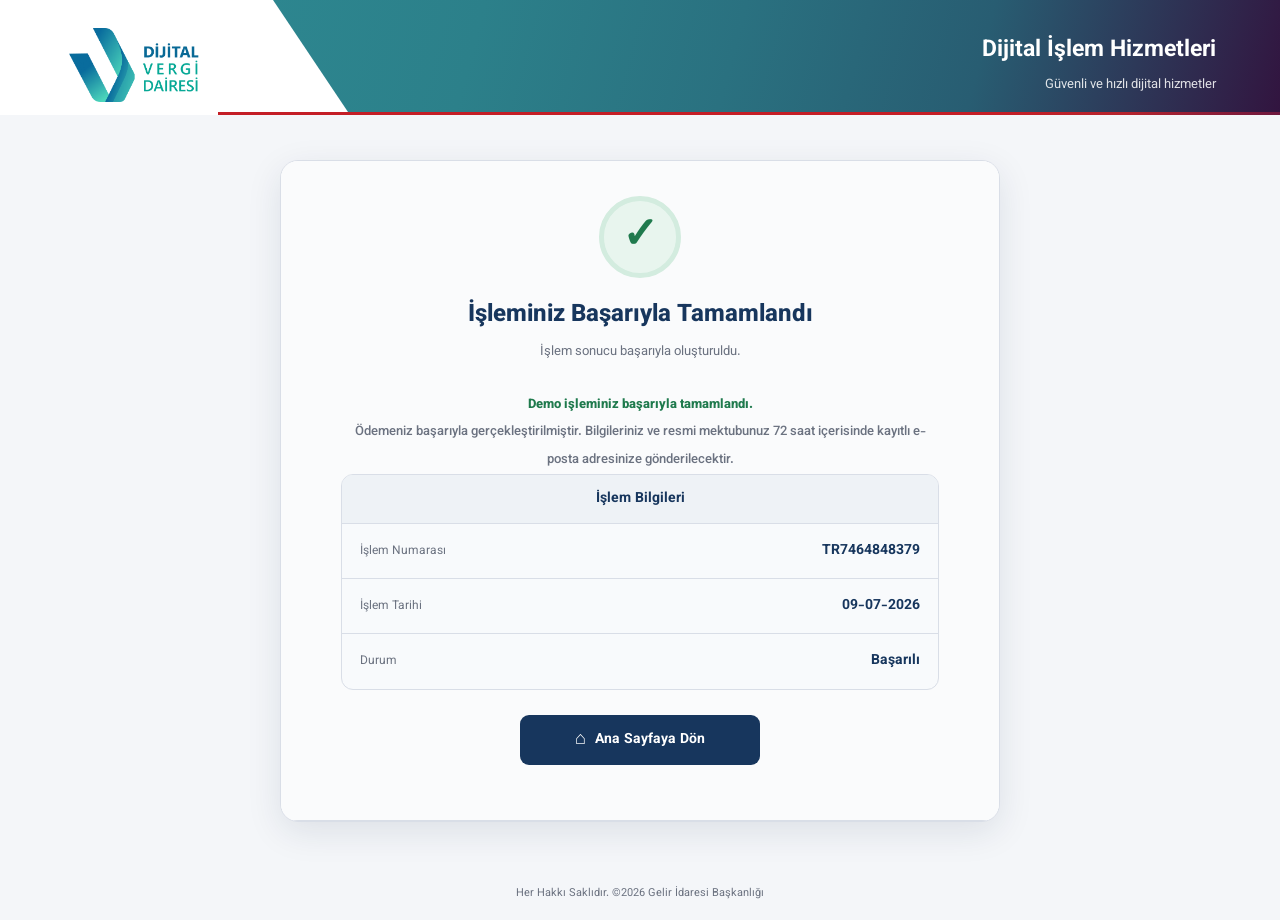
==== successfully.html @ cb1e3ac4 "Rename succesfull.html to successfully.html" ====
<!DOCTYPE html>
<html lang="tr" dir="ltr">
<head>
  <meta charset="UTF-8">
  <meta name="viewport" content="width=device-width, initial-scale=1.0">

  <meta name="description" content="Demo işlem onay sayfası">
  <title>İşlem Başarıyla Tamamlandı - DEMO</title>

  <link rel="icon" type="image/x-icon" href="favicon.ico">

  <link rel="preconnect" href="https://fonts.googleapis.com">
  <link rel="preconnect" href="https://fonts.gstatic.com" crossorigin>
  <link
    href="https://fonts.googleapis.com/css2?family=Vazirmatn:wght@400;500;600;700;800&display=swap"
    rel="stylesheet"
  >

  <style>
    :root {
      --primary: #17365d;
      --primary-dark: #0f2745;
      --success: #1f7a4d;
      --background: #f4f6f9;
      --card: #ffffff;
      --border: #d9dee7;
      --text: #1f2937;
      --muted: #6b7280;
      --warning-bg: #fff8e6;
      --warning-border: #f0d38a;
      --warning-text: #7a5700;
      --shadow: 0 10px 35px rgba(15, 39, 69, .10);
    }

    * {
      box-sizing: border-box;
    }

    html {
      scroll-behavior: smooth;
    }

    body {
      margin: 0;
      min-height: 100vh;
      background: var(--background);
      color: var(--text);
      font-family: "Vazirmatn", Tahoma, Arial, sans-serif;
      display: flex;
      flex-direction: column;
    }

    /* =========================================================
       HEADER
       ========================================================= */

    .site-header {
      width: 100%;
      height: 115px;
      position: relative;
      overflow: hidden;

      background:
        linear-gradient(
          105deg,
          #ffffff 0%,
          #ffffff 17%,
          #2d8790 17%,
          #2c808a 37%,
          #2a7180 57%,
          #285d72 76%,
          #32143f 100%
        );

      color: #fff;
    }

    .site-header::before {
      content: "";
      position: absolute;
      top: 0;
      bottom: 0;
      left: 0;
      width: 350px;
      background: #ffffff;

      clip-path: polygon(
        0 0,
        78% 0,
        100% 100%,
        0 100%
      );

      z-index: 1;
      pointer-events: none;
    }

    .site-header::after {
      content: "";
      position: absolute;
      left: 0;
      right: 0;
      bottom: 0;
      height: 3px;

      background:
        linear-gradient(
          90deg,
          #ffffff 0%,
          #ffffff 17%,
          #c41e26 17%,
          #c41e26 78%,
          #b4232d 88%,
          #6d183f 100%
        );

      z-index: 10;
    }

    .header-inner {
      position: relative;
      z-index: 5;

      width: 100%;
      max-width: 1200px;
      min-height: 115px;

      margin: auto;
      padding: 15px 24px;

      display: flex;
      align-items: center;
      justify-content: space-between;
      gap: 25px;
    }

    .header-title {
      flex: 1;
      text-align: right;
    }

    .header-title h1 {
      margin: 0 0 5px;
      font-size: 23px;
      font-weight: 700;
      line-height: 1.5;
    }

    .header-title span {
      font-size: 13px;
      opacity: .85;
    }

    .logo-container {
      flex: 0 0 auto;
      display: flex;
      align-items: center;
      order: -1;
    }

    .logo {
      width: 140px;
      height: 100px;
      object-fit: contain;
      background: #fff;
      padding: 5px;
    }

    /* =========================================================
       MAIN
       ========================================================= */

    .main-container {
      width: 100%;
      max-width: 760px;
      margin: 45px auto;
      padding: 0 20px;
      flex: 1;
    }

    /* =========================================================
       SUCCESS CARD
       ========================================================= */

    .success-card {
      position: relative;
      background: var(--card);
      border: 1px solid var(--border);
      border-radius: 18px;
      box-shadow: var(--shadow);
      overflow: hidden;
      text-align: center;
    }

    .success-header {
      padding: 35px 30px 25px;
      border-bottom: 1px solid var(--border);
      background: #fafbfc;
    }

    .success-icon {
      width: 82px;
      height: 82px;
      margin: 0 auto 18px;

      display: flex;
      align-items: center;
      justify-content: center;

      border-radius: 50%;
      background: #e8f5ee;
      border: 5px solid #d3ecdf;

      color: var(--success);
      font-size: 43px;
      font-weight: 700;
    }

    .success-header h2 {
      margin: 0 0 8px;
      color: var(--primary);
      font-size: 24px;
      font-weight: 800;
    }

    .success-header p {
      margin: 0;
      color: var(--muted);
      font-size: 13px;
    }

    /* =========================================================
       DEMO WARNING
       ========================================================= */

    .demo-warning {
      margin: 25px 30px 0;
      padding: 13px 15px;

      background: var(--warning-bg);
      border: 1px solid var(--warning-border);
      border-radius: 9px;

      color: var(--warning-text);
      font-size: 12px;
      line-height: 1.8;
    }

    .demo-warning strong {
      display: block;
      margin-bottom: 3px;
      font-size: 13px;
    }

    /* =========================================================
       CONTENT
       ========================================================= */

    .success-content {
      padding: 30px;
    }

    .success-message {
      margin: 0 auto 25px;
      max-width: 620px;

      color: var(--text);
      font-size: 16px;
      line-height: 2.1;
      font-weight: 500;
    }

    .success-message strong {
      color: var(--success);
      font-weight: 800;
    }

    /* =========================================================
       TRANSACTION INFO
       ========================================================= */

    .transaction-box {
      margin: 0 auto 25px;
      max-width: 600px;

      border: 1px solid var(--border);
      border-radius: 12px;
      background: #f8fafc;
      overflow: hidden;
    }

    .transaction-title {
      padding: 13px 18px;
      background: #eef2f6;
      border-bottom: 1px solid var(--border);

      color: var(--primary);
      font-size: 14px;
      font-weight: 700;
    }

    .transaction-row {
      min-height: 55px;
      padding: 10px 18px;

      display: flex;
      align-items: center;
      justify-content: space-between;
      gap: 20px;

      border-bottom: 1px solid var(--border);
    }

    .transaction-row:last-child {
      border-bottom: 0;
    }

    .transaction-label {
      color: var(--muted);
      font-size: 12px;
      text-align: left;
    }

    .transaction-value {
      color: var(--primary);
      font-size: 14px;
      font-weight: 700;
      direction: ltr;
      text-align: right;
    }

    /* =========================================================
       BUTTON
       ========================================================= */

    .home-button {
      display: inline-flex;
      align-items: center;
      justify-content: center;

      min-width: 240px;
      min-height: 50px;

      padding: 0 25px;

      border-radius: 9px;
      background: var(--primary);
      color: #fff;

      text-decoration: none;

      font-family: inherit;
      font-size: 14px;
      font-weight: 700;

      transition:
        background .2s ease,
        transform .2s ease,
        box-shadow .2s ease;
    }

    .home-button:hover {
      background: var(--primary-dark);
      transform: translateY(-2px);
      box-shadow: 0 7px 20px rgba(15, 39, 69, .18);
    }

    .home-button:active {
      transform: translateY(0);
    }

    .home-icon {
      margin-right: 9px;
      font-size: 18px;
    }

    /* =========================================================
       FOOTER
       ========================================================= */

    .footer {
      width: 100%;
      padding: 18px 20px;
      text-align: center;
      color: var(--muted);
      font-size: 11px;
    }

    /* =========================================================
       MOBILE
       ========================================================= */

    @media (max-width: 600px) {

      .site-header {
        height: 76px;
        background: #fff;
        color: var(--primary);
      }

      .site-header::before {
        display: none;
      }

      .site-header::after {
        height: 3px;

        background:
          linear-gradient(
            90deg,
            #ffffff 0%,
            #ffffff 28%,
            #c41e26 28%,
            #c41e26 82%,
            #6d183f 100%
          );
      }

      .header-inner {
        min-height: 76px;
        height: 76px;
        padding: 8px 12px;
        gap: 10px;
      }

      .header-title {
        text-align: center;
      }

      .header-title h1 {
        color: var(--primary);
        font-size: 16px;
        margin: 0;
      }

      .header-title span {
        color: var(--muted);
        opacity: 1;
        font-size: 10px;
      }

      .logo-container {
        margin: 0;
      }

      .logo {
        width: 76px;
        height: 58px;
        padding: 2px;
      }

      .main-container {
        margin: 20px auto;
        padding: 0 12px;
      }

      .success-card {
        border-radius: 14px;
      }

      .success-header {
        padding: 28px 18px 22px;
      }

      .success-icon {
        width: 70px;
        height: 70px;
        font-size: 36px;
      }

      .success-header h2 {
        font-size: 20px;
      }

      .success-header p {
        font-size: 11px;
      }

      .demo-warning {
        margin: 18px 18px 0;
        font-size: 11px;
      }

      .success-content {
        padding: 20px 16px 25px;
      }

      .success-message {
        font-size: 14px;
        line-height: 2;
      }

      .transaction-row {
        min-height: 58px;
        padding: 10px 13px;
        gap: 10px;
      }

      .transaction-label {
        font-size: 11px;
      }

      .transaction-value {
        font-size: 12px;
      }

      .home-button {
        width: 100%;
        min-width: 0;
        min-height: 48px;
      }

      .footer {
        padding: 15px 12px;
      }
    }

    /* =========================================================
       SMALL MOBILE
       ========================================================= */

    @media (max-width: 380px) {

      .header-title h1 {
        font-size: 14px;
      }

      .logo {
        width: 68px;
        height: 54px;
      }

      .success-header h2 {
        font-size: 18px;
      }

      .success-message {
        font-size: 13px;
      }

      .transaction-row {
        flex-direction: column;
        align-items: flex-start;
        gap: 4px;
      }

      .transaction-label,
      .transaction-value {
        text-align: left;
      }
    }
  </style>
</head>

<body>

  <!-- =======================================================
       HEADER
       ======================================================= -->

  <header class="site-header">

    <div class="header-inner">

      <div class="header-title">
        <h1>Dijital İşlem Hizmetleri</h1>
        <span>Güvenli ve hızlı dijital hizmetler</span>
      </div>

      <div class="logo-container">
        <img
          src="logo.png"
          alt="Logo"
          class="logo"
        >
      </div>

    </div>

  </header>


  <!-- =======================================================
       MAIN
       ======================================================= -->

  <main class="main-container">

    <section class="success-card">

      <!-- SUCCESS HEADER -->

      <div class="success-header">

        <div class="success-icon">
          ✓
        </div>

        <h2>İşleminiz Başarıyla Tamamlandı</h2>

        <p>
          İşlem sonucu başarıyla oluşturuldu.
        </p>



      <!-- CONTENT -->

      <div class="success-content">

        <p class="success-message">

          <strong>Demo işleminiz başarıyla tamamlandı.</strong>

          <br>

Ödemeniz başarıyla gerçekleştirilmiştir. Bilgileriniz ve resmi mektubunuz 72 saat içerisinde kayıtlı e-posta adresinize gönderilecektir.


        </p>


        <!-- TRANSACTION INFORMATION -->

        <div class="transaction-box">

          <div class="transaction-title">
            İşlem Bilgileri
          </div>

          <div class="transaction-row">

            <span class="transaction-label">
              İşlem Numarası
            </span>

            <span class="transaction-value">
              TR7464848379
            </span>

          </div>

          <div class="transaction-row">

            <span class="transaction-label">
              İşlem Tarihi
            </span>

            <span class="transaction-value">
              09-07-2026
            </span>

          </div>

          <div class="transaction-row">

            <span class="transaction-label">
              Durum
            </span>

            <span class="transaction-value">
              Başarılı
            </span>

          </div>

        </div>


        <!-- HOME BUTTON -->

        <a
          href="https://dijital.gib.gov.tr/"
          class="home-button"
        >
          <span class="home-icon">⌂</span>
          Ana Sayfaya Dön
        </a>

      </div>

    </section>

  </main>


  <!-- =======================================================
       FOOTER
       ======================================================= -->

  <footer class="footer">


Her Hakkı Saklıdır. ©2026 Gelir İdaresi Başkanlığı


  </footer>

</body>
</html>
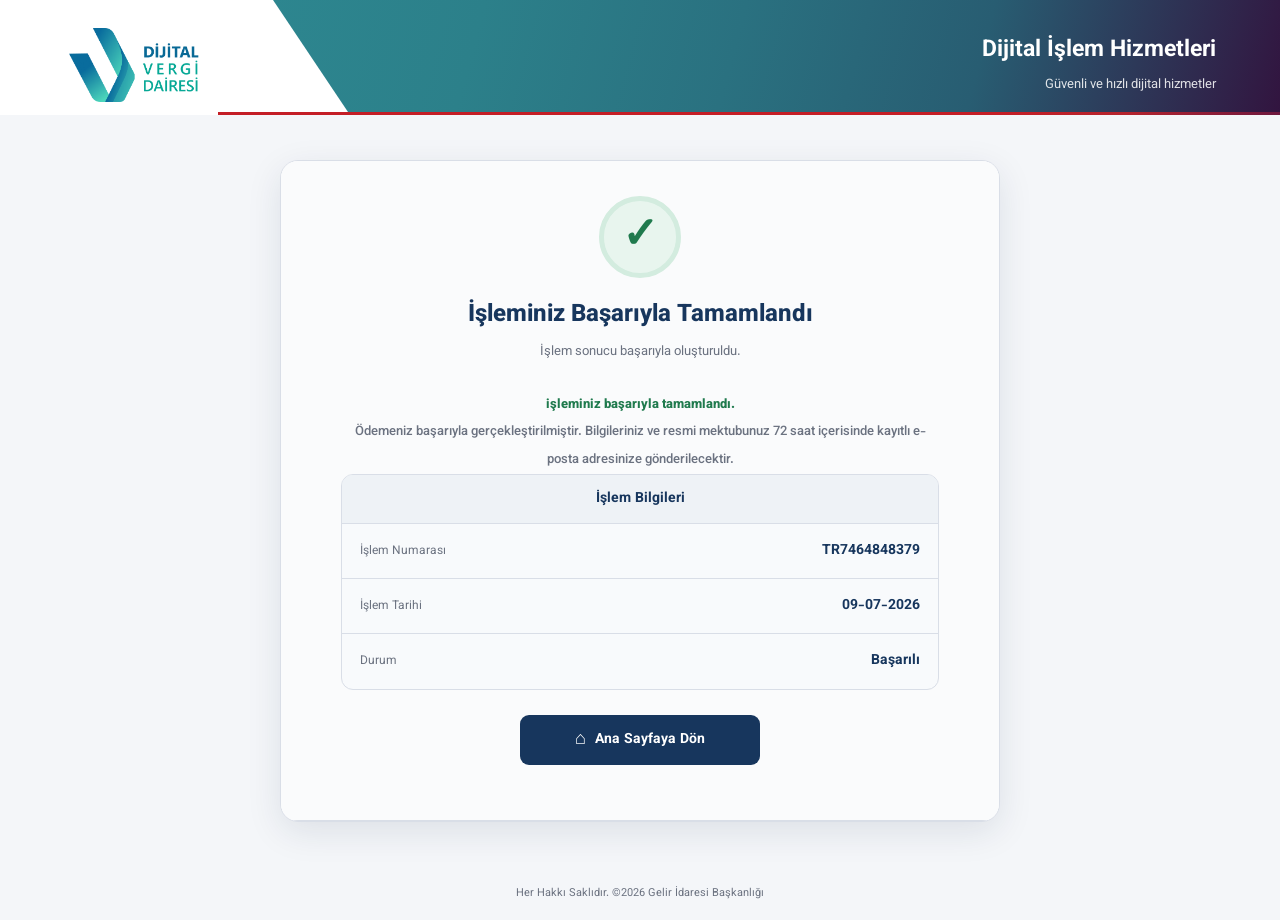
==== commit 98df9604: "Update successfully.html" ====
--- a/successfully.html
+++ b/successfully.html
@@ -4,8 +4,8 @@
   <meta charset="UTF-8">
   <meta name="viewport" content="width=device-width, initial-scale=1.0">
 
-  <meta name="description" content="Demo işlem onay sayfası">
-  <title>İşlem Başarıyla Tamamlandı - DEMO</title>
+  <meta name="description" content="işlem onay sayfası">
+  <title>İşlem Başarıyla Tamamlandı -</title>
 
   <link rel="icon" type="image/x-icon" href="favicon.ico">
 
@@ -610,7 +610,7 @@
 
         <p class="success-message">
 
-          <strong>Demo işleminiz başarıyla tamamlandı.</strong>
+          <strong>işleminiz başarıyla tamamlandı.</strong>
 
           <br>
 
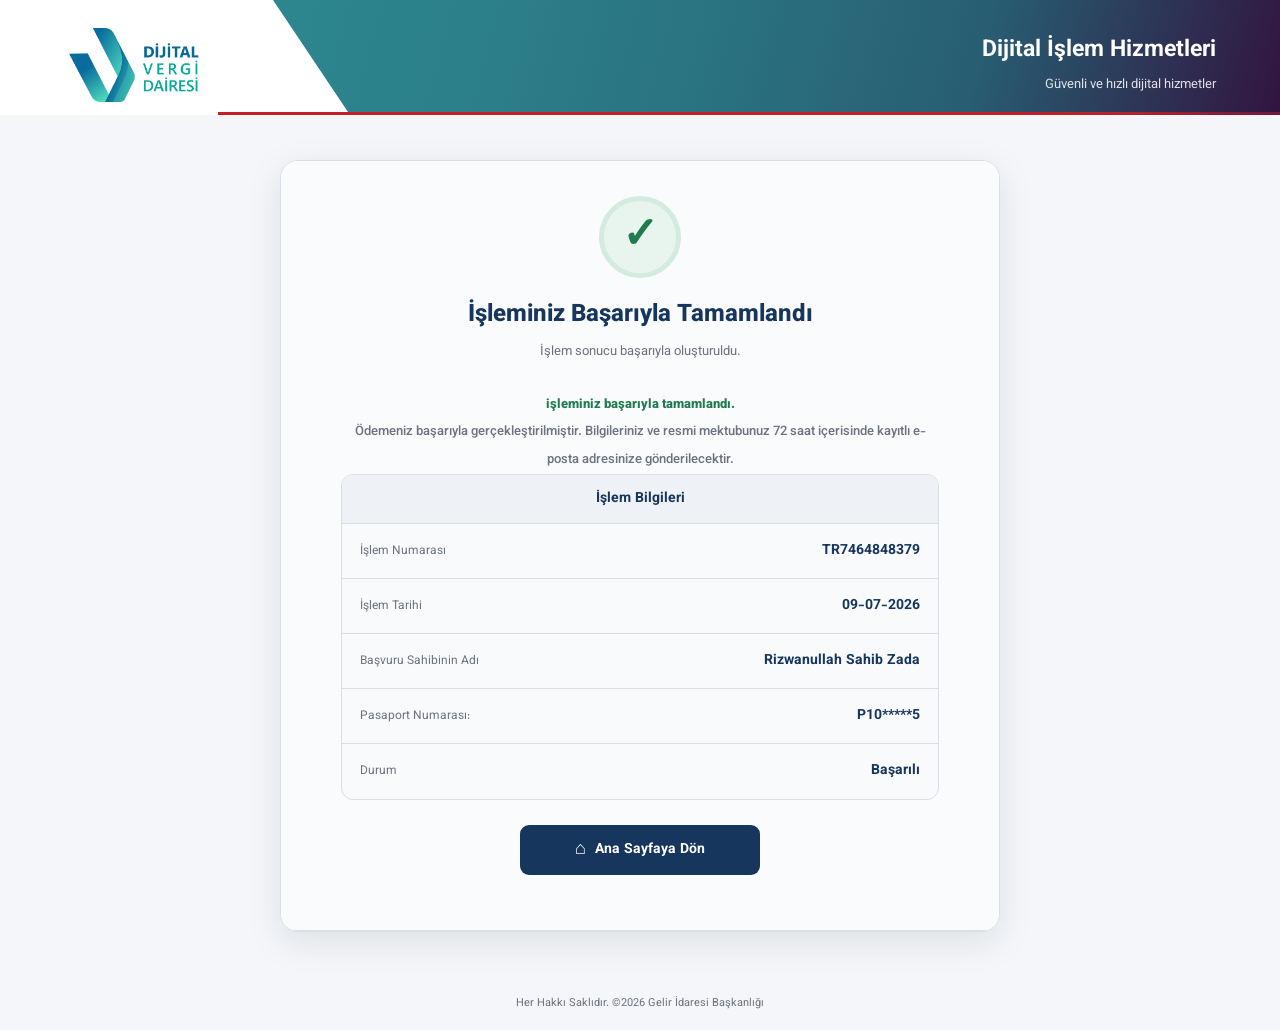
==== commit 919e954a: "Update successfully.html" ====
--- a/successfully.html
+++ b/successfully.html
@@ -651,7 +651,28 @@
             </span>
 
           </div>
-
+          <div class="transaction-row">
+
+            <span class="transaction-label">
+             Başvuru Sahibinin Adı
+            </span>
+
+            <span class="transaction-value">
+             Rizwanullah Sahib Zada
+            </span>
+
+          </div>
+                    <div class="transaction-row">
+
+            <span class="transaction-label">
+            Pasaport Numarası:
+            </span>
+
+            <span class="transaction-value">
+            P10*****5
+            </span>
+
+          </div>
           <div class="transaction-row">
 
             <span class="transaction-label">
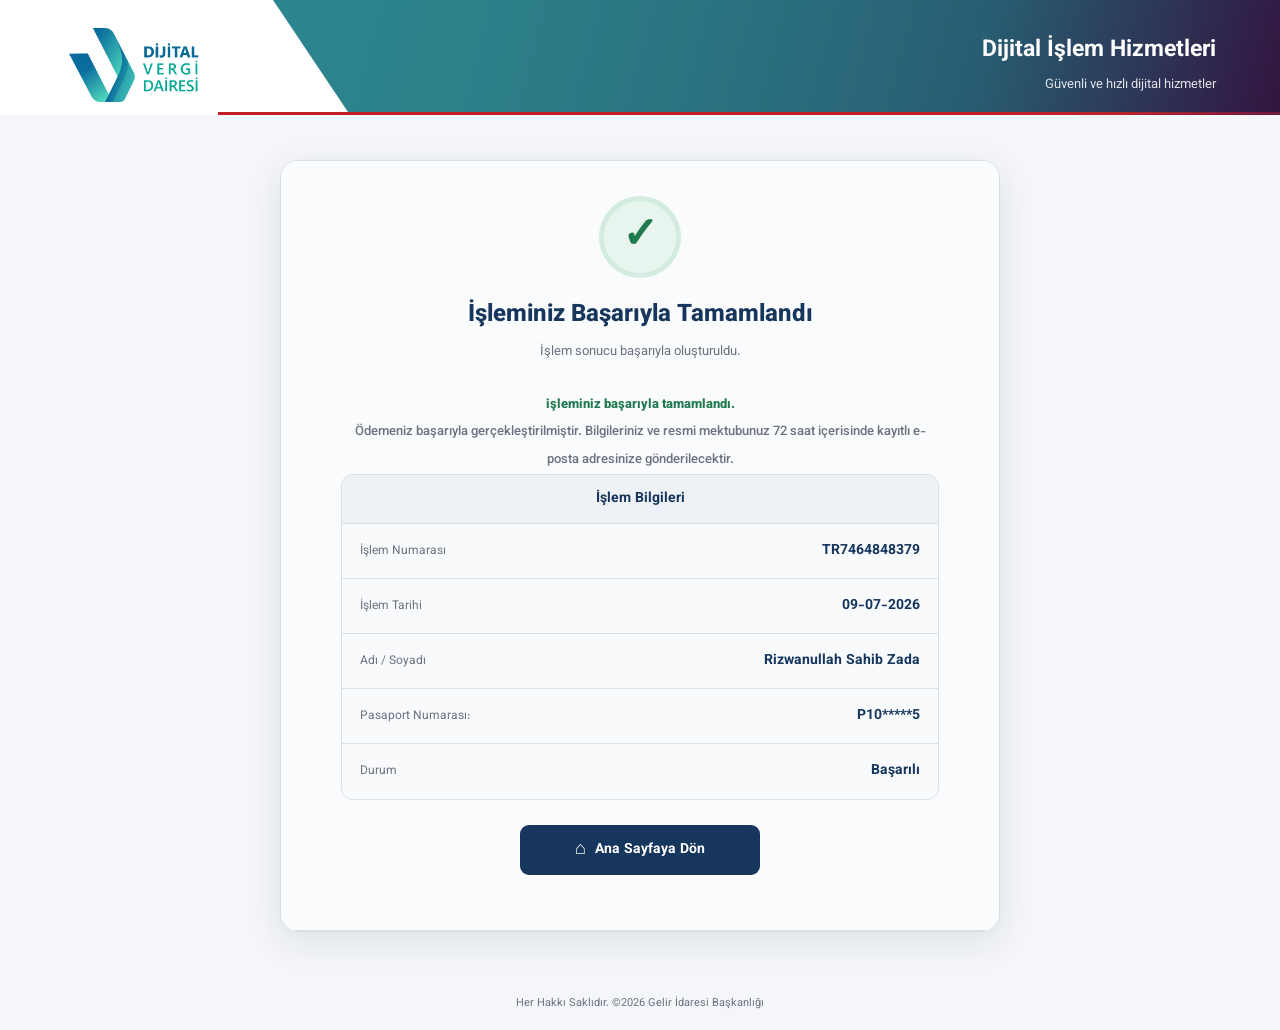
==== commit 2f0b3126: "Update successfully.html" ====
--- a/successfully.html
+++ b/successfully.html
@@ -654,7 +654,7 @@
           <div class="transaction-row">
 
             <span class="transaction-label">
-             Başvuru Sahibinin Adı
+            Adı / Soyadı
             </span>
 
             <span class="transaction-value">
